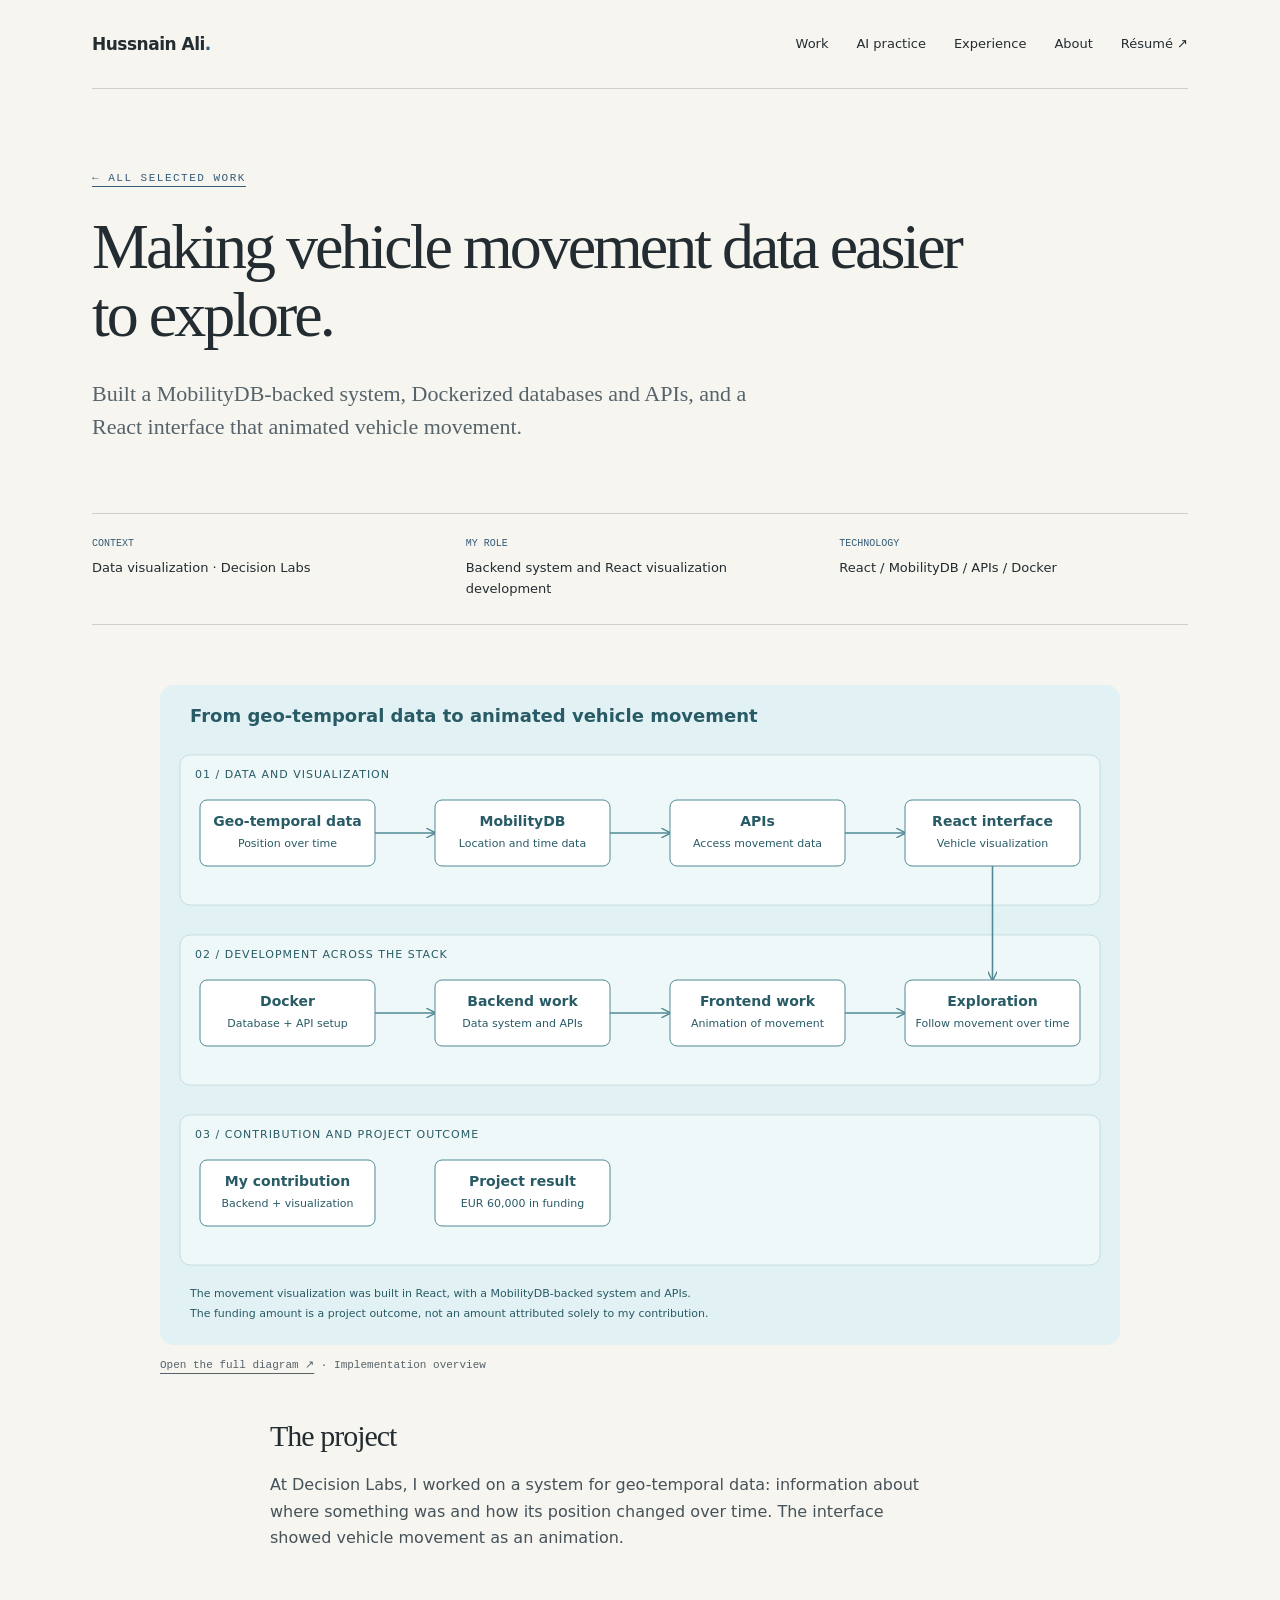
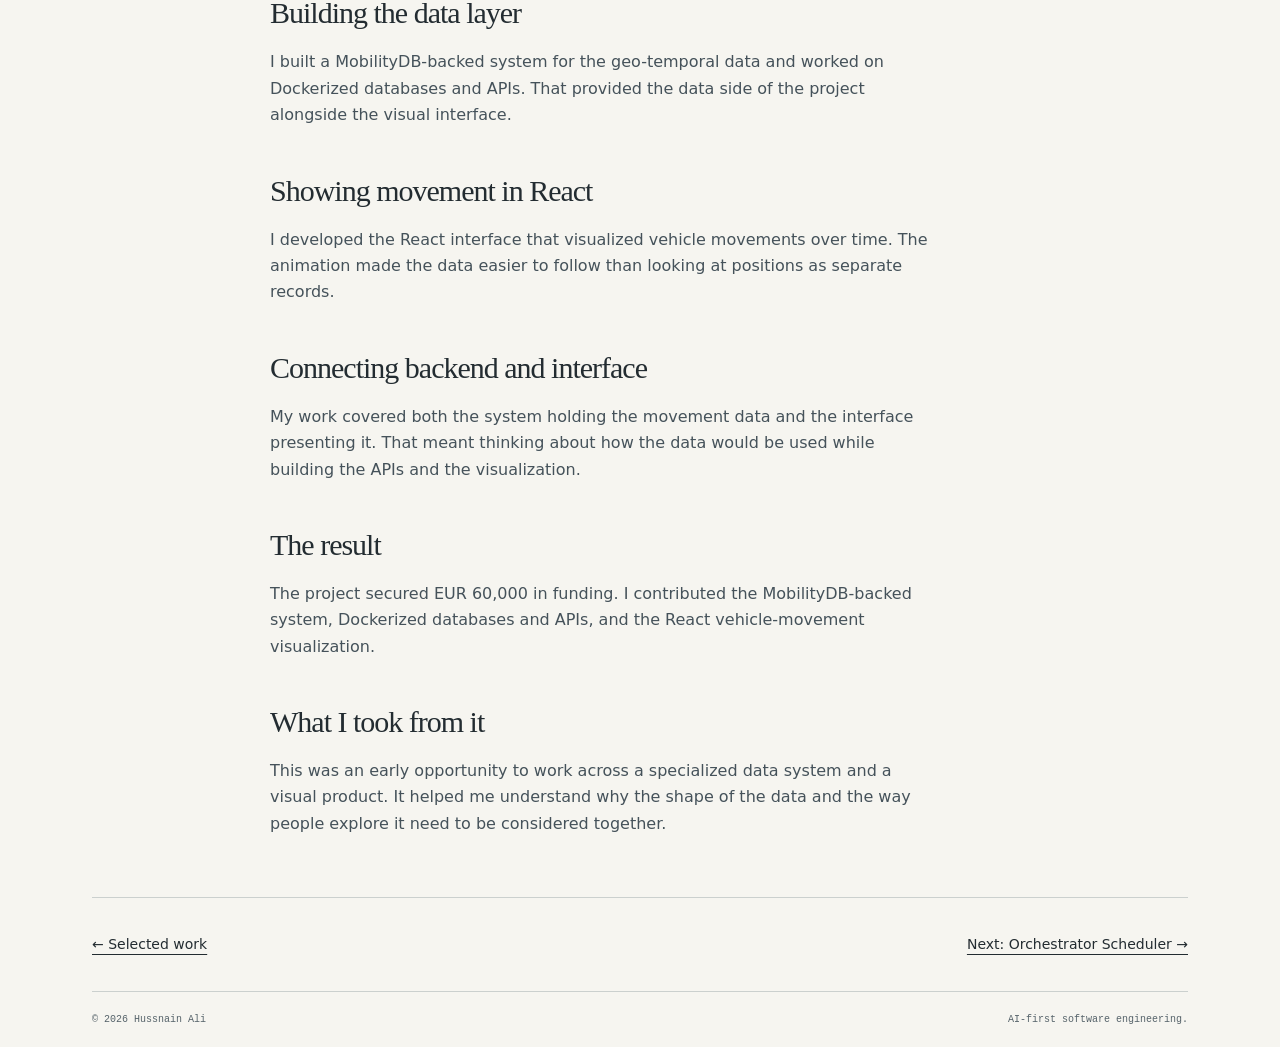
==== work/decision-labs-geospatial/index.html @ 5639d56d "feat: use clean URLs for portfolio case studies" ====
<!doctype html><html lang="en"><head><meta charset="utf-8"><meta name="viewport" content="width=device-width,initial-scale=1"><meta name="description" content="Built a MobilityDB-backed system, Dockerized databases and APIs, and a React interface that animated vehicle movement."><meta name="theme-color" content="#f6f5f0"><title>Vehicle Movement Visualization | Hussnain Ali</title><link rel="stylesheet" href="/style.css"><link rel="icon" href="/favicon.svg" type="image/svg+xml"><script src="/motion.js" defer></script></head><body><a class="skip" href="#main">Skip to content</a><div class="wrap"><header><a class="brand" href="/">Hussnain Ali<span>.</span></a><nav aria-label="Main navigation"><a href="/#work">Work</a><a href="/#ai-workflow">AI practice</a><a href="/#experience">Experience</a><a href="/#about">About</a><a href="/Hussnain-Ali-Resume.pdf" download>Résumé ↗</a></nav></header><main id="main"><div class="casehero" style="view-transition-name: case-decision-labs-geospatial"><a class="kicker" href="/#work">← All selected work</a><h1>Making vehicle movement data easier to explore.</h1><p class="lede">Built a MobilityDB-backed system, Dockerized databases and APIs, and a React interface that animated vehicle movement.</p></div><div class="facts"><div><b>Context</b>Data visualization · Decision Labs</div><div><b>My role</b>Backend system and React visualization development</div><div><b>Technology</b>React / MobilityDB / APIs / Docker</div></div><article class="article"><figure class="case-diagram"><img src="/diagrams/decision-labs-geospatial-detail.svg" alt="Vehicle Movement Visualization: conceptual overview of the workflow described below" width="960" height="660"><figcaption><a href="/diagrams/decision-labs-geospatial-detail.svg" target="_blank" rel="noopener">Open the full diagram ↗</a> · Implementation overview</figcaption></figure><section><h2>The project</h2><p>At Decision Labs, I worked on a system for geo-temporal data: information about where something was and how its position changed over time. The interface showed vehicle movement as an animation.</p></section><section><h2>Building the data layer</h2><p>I built a MobilityDB-backed system for the geo-temporal data and worked on Dockerized databases and APIs. That provided the data side of the project alongside the visual interface.</p></section><section><h2>Showing movement in React</h2><p>I developed the React interface that visualized vehicle movements over time. The animation made the data easier to follow than looking at positions as separate records.</p></section><section><h2>Connecting backend and interface</h2><p>My work covered both the system holding the movement data and the interface presenting it. That meant thinking about how the data would be used while building the APIs and the visualization.</p></section><section><h2>The result</h2><p>The project secured EUR 60,000 in funding. I contributed the MobilityDB-backed system, Dockerized databases and APIs, and the React vehicle-movement visualization.</p></section><section><h2>What I took from it</h2><p>This was an early opportunity to work across a specialized data system and a visual product. It helped me understand why the shape of the data and the way people explore it need to be considered together.</p></section></article><div class="next"><a href="/#work">← Selected work</a><a href="/work/orchestrator-scheduler/#main">Next: Orchestrator Scheduler →</a></div></main><footer><span>© 2026 Hussnain Ali</span><span>AI-first software engineering.</span></footer></div></body></html>
---- style.css ----
:root{--paper:#f6f5f0;--ink:#232c31;--muted:#56636a;--blue:#345b78;--line:#cbd0ce}*{box-sizing:border-box}html{scroll-behavior:smooth;scroll-padding-top:30px}body{margin:0;background:var(--paper);color:var(--ink);font:17px/1.65 system-ui,-apple-system,BlinkMacSystemFont,"Segoe UI",sans-serif}a{color:inherit;text-underline-offset:5px}a:hover{color:var(--blue)}a:focus-visible{outline:3px solid var(--blue);outline-offset:6px}svg{max-width:100%}.wrap{max-width:1200px;margin:auto;padding:0 52px}.skip{position:absolute;left:20px;top:-80px;background:white;padding:12px;z-index:3}.skip:focus{top:10px}header{display:flex;align-items:center;justify-content:space-between;padding:30px 0;border-bottom:1px solid var(--line)}.brand{text-decoration:none;font-weight:650;letter-spacing:-.5px}.brand span{color:var(--blue)}nav{display:flex;gap:28px;font-size:13px}nav a{text-decoration:none}.eyebrow,.kicker{font:11px/1.5 ui-monospace,SFMono-Regular,monospace;letter-spacing:1.5px;text-transform:uppercase;color:var(--blue)}.hero{padding:86px 0 72px;display:grid;grid-template-columns:1.5fr 1fr;gap:70px;align-items:center}h1,h2,h3,p{margin-top:0}h1{font-family:Georgia,serif;font-size:clamp(48px,5.8vw,78px);font-weight:400;line-height:1.06;letter-spacing:-3px;margin:24px 0 28px}h1 em{color:var(--blue);font-weight:400}p{max-width:670px}.intro{color:var(--muted);font-size:17px}.actions{display:flex;gap:26px;align-items:center;margin-top:34px;font-size:13px}.button{background:var(--blue);color:white;padding:13px 21px;text-decoration:none}.button:hover{background:#24435b;color:white}.system{padding:24px 0 20px}.system .caption{font:10px ui-monospace,monospace;color:var(--muted);text-transform:uppercase;letter-spacing:1px;margin-bottom:24px}.system svg{display:block;width:100%;height:auto}.system .footnote{font:11px/1.6 ui-monospace,monospace;color:var(--muted);margin-top:20px}.strip{display:flex;gap:30px;padding:19px 0;border-top:1px solid var(--line);border-bottom:1px solid var(--line);font:11px ui-monospace,monospace;color:var(--muted);flex-wrap:wrap}.strip b{color:var(--ink);font-weight:500}.section{padding:76px 0;border-bottom:1px solid var(--line)}.sectionhead{display:flex;justify-content:space-between;gap:30px;align-items:end;margin-bottom:38px}.sectionhead h2,h2{font:400 38px/1.2 Georgia,serif;letter-spacing:-1px;margin-bottom:0}.sectionhead p{font-size:13px;color:var(--muted);max-width:290px;margin-bottom:0}.workrow{display:grid;grid-template-columns:55px 1fr 38%;gap:22px;padding:32px 0;border-top:1px solid var(--line);text-decoration:none}.workrow .number{font:12px ui-monospace,monospace;color:var(--muted);padding-top:6px}.workrow h3{font:400 28px/1.2 Georgia,serif;letter-spacing:-.5px;margin:12px 0}.workrow p{font-size:14px;color:var(--muted);margin-bottom:20px}.tags{font:10px ui-monospace,monospace;text-transform:uppercase;letter-spacing:.6px}.mini{background:#e8eeed;min-height:175px;display:flex;align-items:center;justify-content:center;flex-direction:column;gap:12px;padding:24px}.mini span{border:1px solid #97acb5;padding:8px 14px;font:11px ui-monospace,monospace;background:#f6f8f5}.mini .connector{border:0;padding:0;color:var(--blue);background:none}.mini .flow{display:flex;align-items:center;gap:9px}.mini small{font:10px ui-monospace,monospace;color:var(--blue)}.split{display:grid;grid-template-columns:1fr 2fr;gap:60px}.job{display:grid;grid-template-columns:125px 1fr;gap:15px;border-top:1px solid var(--line);padding:22px 0}.job time{font:11px/1.6 ui-monospace,monospace;color:var(--muted)}.job h3{font-size:17px;margin-bottom:4px}.job p{font-size:13px;color:var(--muted);margin:5px 0}.strengths{display:grid;grid-template-columns:repeat(2,1fr);gap:35px;margin-top:32px}.strengths h3{font-size:16px}.strengths p{font-size:14px;color:var(--muted)}.strengths a{font-size:12px;color:var(--blue)}.contact{padding:72px 0;display:grid;grid-template-columns:1fr 1fr;gap:60px}.contact h2{font-size:46px}.contact p{font-size:15px;color:var(--muted)}.contactlinks{display:flex;flex-direction:column;gap:12px;font-size:14px}.contactlinks small{font-size:12px;color:var(--muted)}footer{padding:22px 0;border-top:1px solid var(--line);display:flex;justify-content:space-between;font:10px ui-monospace,monospace;color:var(--muted)}.casehero{padding:72px 0 48px;max-width:900px}.casehero h1{font-size:64px}.lede{font:22px/1.5 Georgia,serif;color:var(--muted)}.facts{display:grid;grid-template-columns:repeat(3,1fr);border-block:1px solid var(--line);padding:24px 0;gap:25px;font-size:13px}.facts b{display:block;font:10px ui-monospace,monospace;text-transform:uppercase;color:var(--blue);margin-bottom:8px}.article{max-width:740px;margin:60px auto}.article h2{font-size:30px;margin:44px 0 18px}.article p,.article li{font-size:16px;color:#45525a}.article li{margin-bottom:12px}.callout{border-left:3px solid var(--blue);background:#e9eeec;padding:24px 28px;margin:32px 0;font:22px/1.5 Georgia,serif}.process{display:flex;gap:8px;align-items:center;justify-content:space-between;background:#e8eeed;padding:28px;margin:35px 0;flex-wrap:wrap}.process span{font:12px ui-monospace,monospace;padding:10px;border:1px solid #9aadb3}.process i{font-style:normal;color:var(--blue)}.next{padding:35px 0;border-top:1px solid var(--line);font-size:14px;display:flex;justify-content:space-between}@media(max-width:760px){.wrap{padding:0 24px}header{padding:23px 0;align-items:flex-start}nav{gap:15px;flex-wrap:wrap;justify-content:flex-end;max-width:230px;font-size:12px}.hero{grid-template-columns:1fr;padding:54px 0 40px;gap:30px}h1{font-size:52px;letter-spacing:-2px}.system{max-width:390px}.section{padding:48px 0}.sectionhead{display:block}.sectionhead p{margin-top:18px}.workrow{grid-template-columns:30px 1fr}.mini{grid-column:2;min-height:150px}.split,.contact{grid-template-columns:1fr;gap:28px}.strengths{grid-template-columns:1fr;gap:24px}.job{grid-template-columns:100px 1fr}.casehero h1{font-size:44px}.facts{grid-template-columns:1fr}.article{margin:35px auto}.strip{gap:16px}.actions{gap:20px}.contact h2{font-size:38px}footer{gap:15px}.process{justify-content:center}.next{gap:20px}}@media(prefers-reduced-motion:reduce){html{scroll-behavior:auto}}
.button,.workrow,.mini,.mini span,.contactlinks a{transition:transform .3s ease,background-color .3s ease,color .3s ease,box-shadow .3s ease}
.button:hover{transform:translateY(-3px);box-shadow:0 7px 18px #345b7820}
.workrow:hover .mini{transform:translateY(-4px);background:#e0e9e8}
.workrow:hover .mini span{transform:translateY(-2px)}
nav a{position:relative}nav a::after{content:"";position:absolute;left:0;right:0;bottom:-6px;height:1px;background:var(--blue);transform:scaleX(0);transform-origin:left;transition:transform .25s ease}nav a:hover::after,nav a:focus-visible::after{transform:scaleX(1)}
@media(prefers-reduced-motion:no-preference){
.hero h1{animation:hero-enter .8s cubic-bezier(.2,.7,.2,1) both}
.hero .eyebrow{animation:hero-enter .65s ease both}
.hero .intro{animation:hero-enter .8s .12s ease both}
.hero .actions{animation:hero-enter .8s .22s ease both}
.system{animation:hero-enter 1s .18s ease both}
.system svg>g:first-of-type path{stroke-dasharray:8 7;animation:signal-flow 4s linear 2}
.reveal-pending{opacity:0;transform:translateY(22px)}
.reveal-ready{transition:opacity .7s ease,transform .7s cubic-bezier(.2,.7,.2,1);transition-delay:var(--reveal-delay,0ms)}
.reveal-ready.is-visible{opacity:1;transform:none}
@keyframes hero-enter{from{opacity:0;transform:translateY(18px)}to{opacity:1;transform:none}}
@keyframes signal-flow{to{stroke-dashoffset:-60}}
}
@media(prefers-reduced-motion:reduce){*,*::before,*::after{animation:none!important;transition:none!important;scroll-behavior:auto!important;transform:none!important;opacity:1!important}}

.project-visual{display:flex;align-items:center;overflow:hidden;border-radius:8px;background:#e8eeed}.project-visual img{display:block;width:100%;height:auto;transition:transform .45s ease}.workrow:hover .project-visual img{transform:scale(1.025)}.case-diagram{margin:0 0 40px}.case-diagram img{display:block;width:100%;height:auto}.case-diagram figcaption{font:11px/1.6 ui-monospace,monospace;color:var(--muted);margin-top:12px}@media(max-width:760px){.project-visual{grid-column:2}}@media(prefers-reduced-motion:reduce){.project-visual img{transition:none;transform:none!important}}

.skill-path{list-style:none;display:grid;grid-template-columns:repeat(4,1fr);gap:24px;padding:0;margin:40px 0}.skill-path li{border-top:2px solid #71889b;padding-top:18px}.skill-path b{font:12px ui-monospace,monospace;color:var(--blue)}.skill-path h3{font-size:16px;margin:14px 0 10px}.skill-path p,.workflow-details p{font-size:14px;color:var(--muted)}.workflow-details{display:grid;grid-template-columns:1fr 1fr;gap:40px;background:#e9edf2;padding:32px;margin-top:35px;border-radius:8px}.workflow-details h3{font:28px/1.25 Georgia,serif;margin:12px 0 18px}.workflow-note{border-top:1px solid #c4cdd5;padding-top:15px}.project-visual{background:transparent}@media(max-width:760px){.skill-path{grid-template-columns:1fr 1fr}.workflow-details{grid-template-columns:1fr;padding:24px;gap:24px}nav{max-width:230px;gap:12px}}@media(max-width:420px){.skill-path{grid-template-columns:1fr}}

/* Native page transitions keep link and history behavior intact. */
@media(prefers-reduced-motion:no-preference){
 @view-transition{navigation:auto}
 ::view-transition-group(*){animation-duration:480ms;animation-timing-function:cubic-bezier(.22,.7,.2,1)}
 ::view-transition-old(root){animation-duration:180ms}
 ::view-transition-new(root){animation-duration:300ms}
 .casehero{background:var(--paper)}
}
nav a{display:inline-flex;align-items:center;min-height:24px}
@media(max-width:420px){header{gap:14px}.brand{flex-shrink:0}nav{gap:8px 12px;max-width:195px}}

.case-cta{display:block;margin-top:16px;font-size:13px;font-weight:600;color:var(--blue)}.workrow:hover .case-cta{text-decoration:underline;text-underline-offset:4px}.article{max-width:960px}.article>section{max-width:740px;margin-inline:auto}
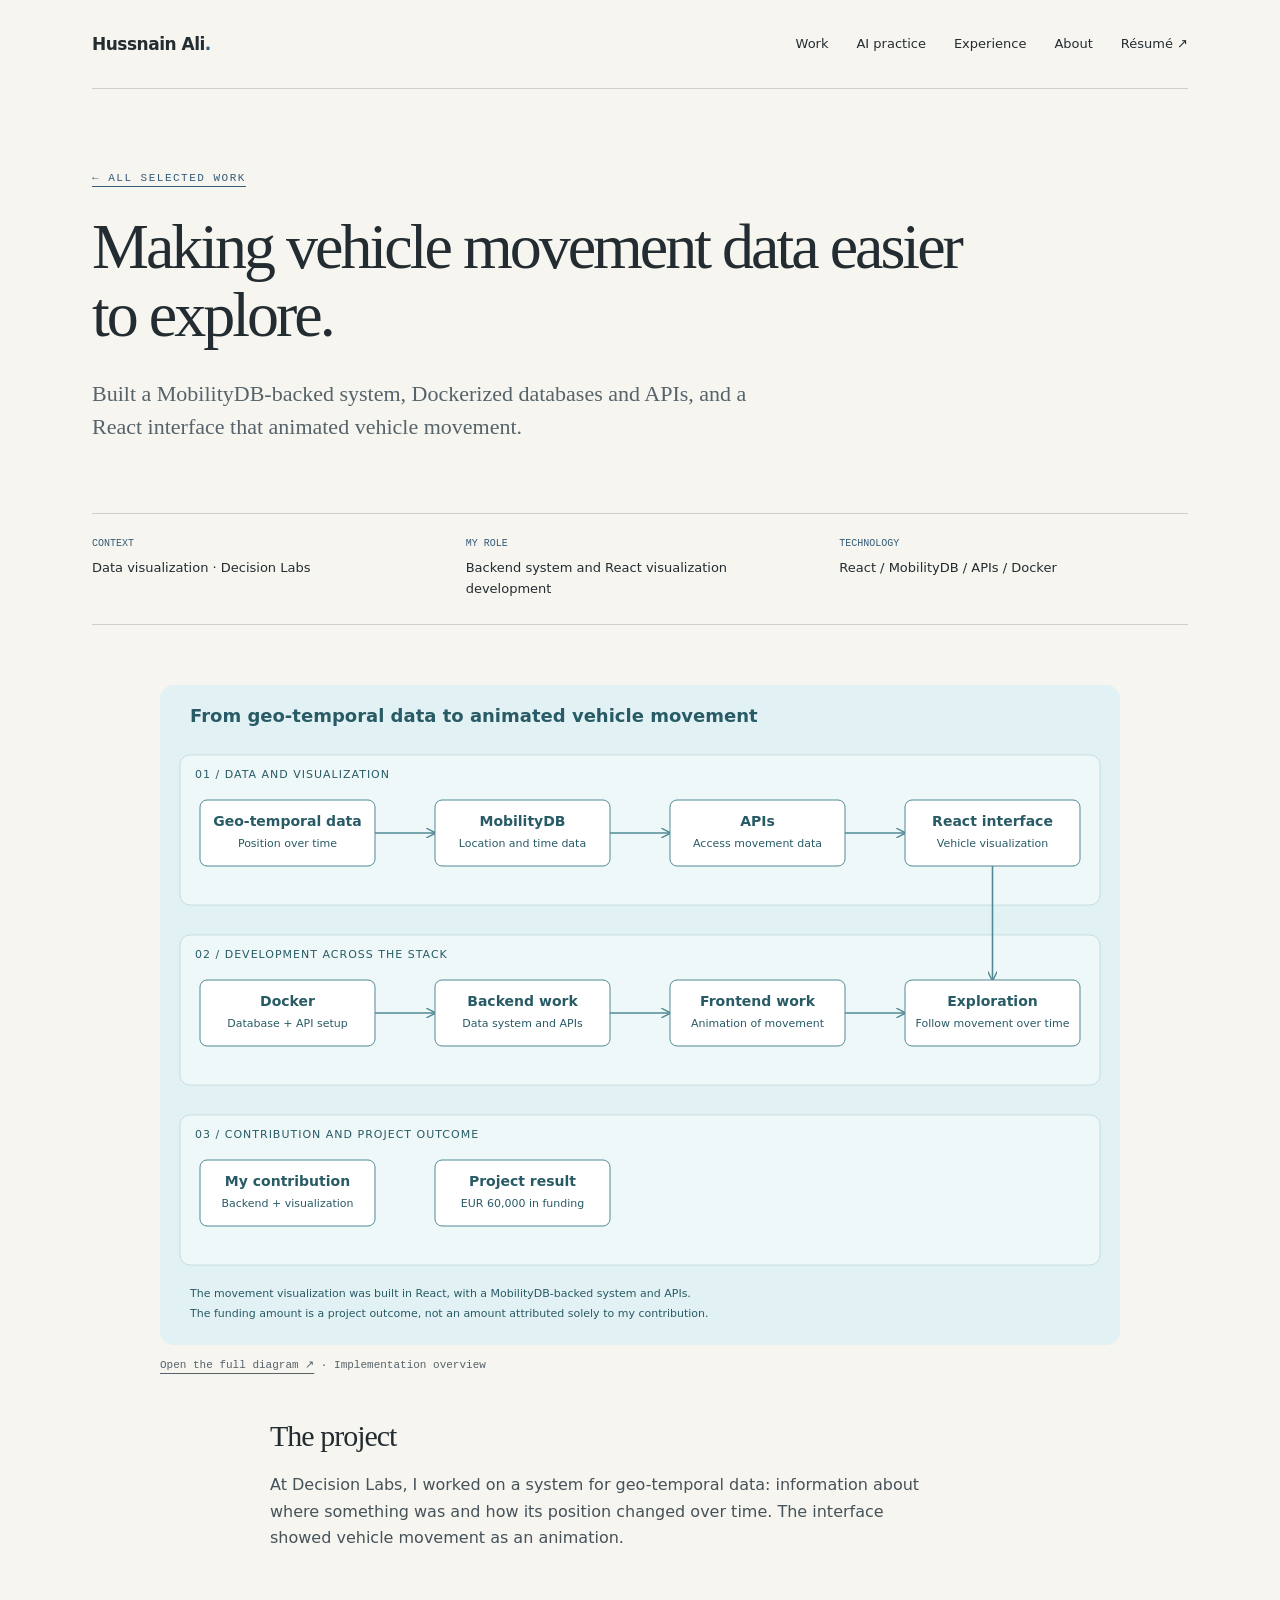
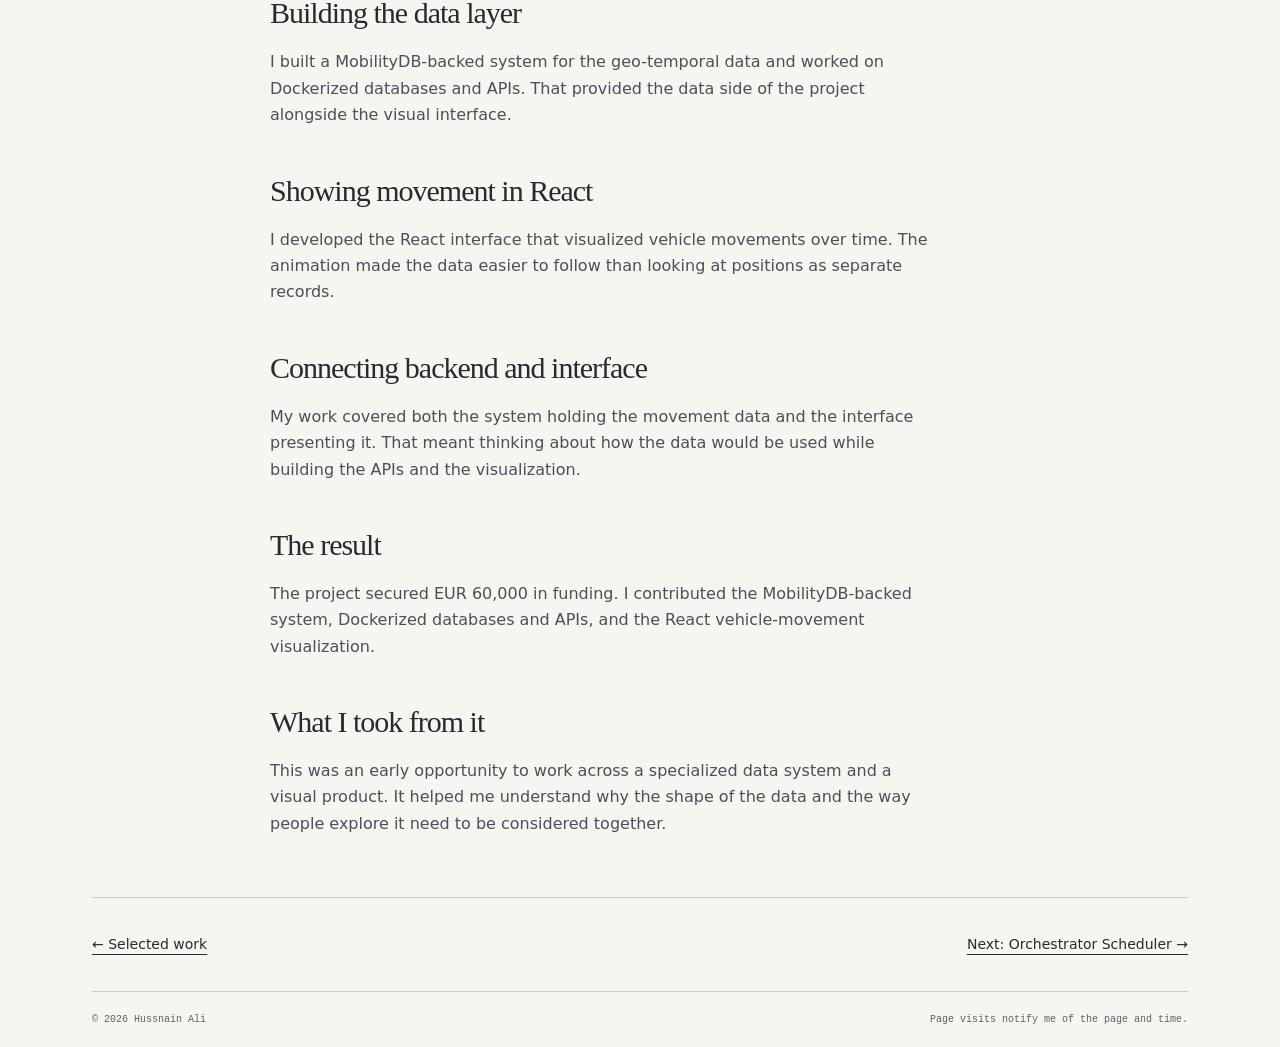
==== commit 7ad1629d: "feat: send email notifications for portfolio visits" ====
--- a/work/decision-labs-geospatial/index.html
+++ b/work/decision-labs-geospatial/index.html
@@ -1 +1 @@
-<!doctype html><html lang="en"><head><meta charset="utf-8"><meta name="viewport" content="width=device-width,initial-scale=1"><meta name="description" content="Built a MobilityDB-backed system, Dockerized databases and APIs, and a React interface that animated vehicle movement."><meta name="theme-color" content="#f6f5f0"><title>Vehicle Movement Visualization | Hussnain Ali</title><link rel="stylesheet" href="/style.css"><link rel="icon" href="/favicon.svg" type="image/svg+xml"><script src="/motion.js" defer></script></head><body><a class="skip" href="#main">Skip to content</a><div class="wrap"><header><a class="brand" href="/">Hussnain Ali<span>.</span></a><nav aria-label="Main navigation"><a href="/#work">Work</a><a href="/#ai-workflow">AI practice</a><a href="/#experience">Experience</a><a href="/#about">About</a><a href="/Hussnain-Ali-Resume.pdf" download>Résumé ↗</a></nav></header><main id="main"><div class="casehero" style="view-transition-name: case-decision-labs-geospatial"><a class="kicker" href="/#work">← All selected work</a><h1>Making vehicle movement data easier to explore.</h1><p class="lede">Built a MobilityDB-backed system, Dockerized databases and APIs, and a React interface that animated vehicle movement.</p></div><div class="facts"><div><b>Context</b>Data visualization · Decision Labs</div><div><b>My role</b>Backend system and React visualization development</div><div><b>Technology</b>React / MobilityDB / APIs / Docker</div></div><article class="article"><figure class="case-diagram"><img src="/diagrams/decision-labs-geospatial-detail.svg" alt="Vehicle Movement Visualization: conceptual overview of the workflow described below" width="960" height="660"><figcaption><a href="/diagrams/decision-labs-geospatial-detail.svg" target="_blank" rel="noopener">Open the full diagram ↗</a> · Implementation overview</figcaption></figure><section><h2>The project</h2><p>At Decision Labs, I worked on a system for geo-temporal data: information about where something was and how its position changed over time. The interface showed vehicle movement as an animation.</p></section><section><h2>Building the data layer</h2><p>I built a MobilityDB-backed system for the geo-temporal data and worked on Dockerized databases and APIs. That provided the data side of the project alongside the visual interface.</p></section><section><h2>Showing movement in React</h2><p>I developed the React interface that visualized vehicle movements over time. The animation made the data easier to follow than looking at positions as separate records.</p></section><section><h2>Connecting backend and interface</h2><p>My work covered both the system holding the movement data and the interface presenting it. That meant thinking about how the data would be used while building the APIs and the visualization.</p></section><section><h2>The result</h2><p>The project secured EUR 60,000 in funding. I contributed the MobilityDB-backed system, Dockerized databases and APIs, and the React vehicle-movement visualization.</p></section><section><h2>What I took from it</h2><p>This was an early opportunity to work across a specialized data system and a visual product. It helped me understand why the shape of the data and the way people explore it need to be considered together.</p></section></article><div class="next"><a href="/#work">← Selected work</a><a href="/work/orchestrator-scheduler/#main">Next: Orchestrator Scheduler →</a></div></main><footer><span>© 2026 Hussnain Ali</span><span>AI-first software engineering.</span></footer></div></body></html>+<!doctype html><html lang="en"><head><meta charset="utf-8"><meta name="viewport" content="width=device-width,initial-scale=1"><meta name="description" content="Built a MobilityDB-backed system, Dockerized databases and APIs, and a React interface that animated vehicle movement."><meta name="theme-color" content="#f6f5f0"><title>Vehicle Movement Visualization | Hussnain Ali</title><link rel="stylesheet" href="/style.css"><link rel="icon" href="/favicon.svg" type="image/svg+xml"><script src="/motion.js" defer></script><script src="/visit-alerts.js" defer></script></head><body><a class="skip" href="#main">Skip to content</a><div class="wrap"><header><a class="brand" href="/">Hussnain Ali<span>.</span></a><nav aria-label="Main navigation"><a href="/#work">Work</a><a href="/#ai-workflow">AI practice</a><a href="/#experience">Experience</a><a href="/#about">About</a><a href="/Hussnain-Ali-Resume.pdf" download>Résumé ↗</a></nav></header><main id="main"><div class="casehero" style="view-transition-name: case-decision-labs-geospatial"><a class="kicker" href="/#work">← All selected work</a><h1>Making vehicle movement data easier to explore.</h1><p class="lede">Built a MobilityDB-backed system, Dockerized databases and APIs, and a React interface that animated vehicle movement.</p></div><div class="facts"><div><b>Context</b>Data visualization · Decision Labs</div><div><b>My role</b>Backend system and React visualization development</div><div><b>Technology</b>React / MobilityDB / APIs / Docker</div></div><article class="article"><figure class="case-diagram"><img src="/diagrams/decision-labs-geospatial-detail.svg" alt="Vehicle Movement Visualization: conceptual overview of the workflow described below" width="960" height="660"><figcaption><a href="/diagrams/decision-labs-geospatial-detail.svg" target="_blank" rel="noopener">Open the full diagram ↗</a> · Implementation overview</figcaption></figure><section><h2>The project</h2><p>At Decision Labs, I worked on a system for geo-temporal data: information about where something was and how its position changed over time. The interface showed vehicle movement as an animation.</p></section><section><h2>Building the data layer</h2><p>I built a MobilityDB-backed system for the geo-temporal data and worked on Dockerized databases and APIs. That provided the data side of the project alongside the visual interface.</p></section><section><h2>Showing movement in React</h2><p>I developed the React interface that visualized vehicle movements over time. The animation made the data easier to follow than looking at positions as separate records.</p></section><section><h2>Connecting backend and interface</h2><p>My work covered both the system holding the movement data and the interface presenting it. That meant thinking about how the data would be used while building the APIs and the visualization.</p></section><section><h2>The result</h2><p>The project secured EUR 60,000 in funding. I contributed the MobilityDB-backed system, Dockerized databases and APIs, and the React vehicle-movement visualization.</p></section><section><h2>What I took from it</h2><p>This was an early opportunity to work across a specialized data system and a visual product. It helped me understand why the shape of the data and the way people explore it need to be considered together.</p></section></article><div class="next"><a href="/#work">← Selected work</a><a href="/work/orchestrator-scheduler/#main">Next: Orchestrator Scheduler →</a></div></main><footer><span>© 2026 Hussnain Ali</span><span>Page visits notify me of the page and time.</span></footer></div></body></html>
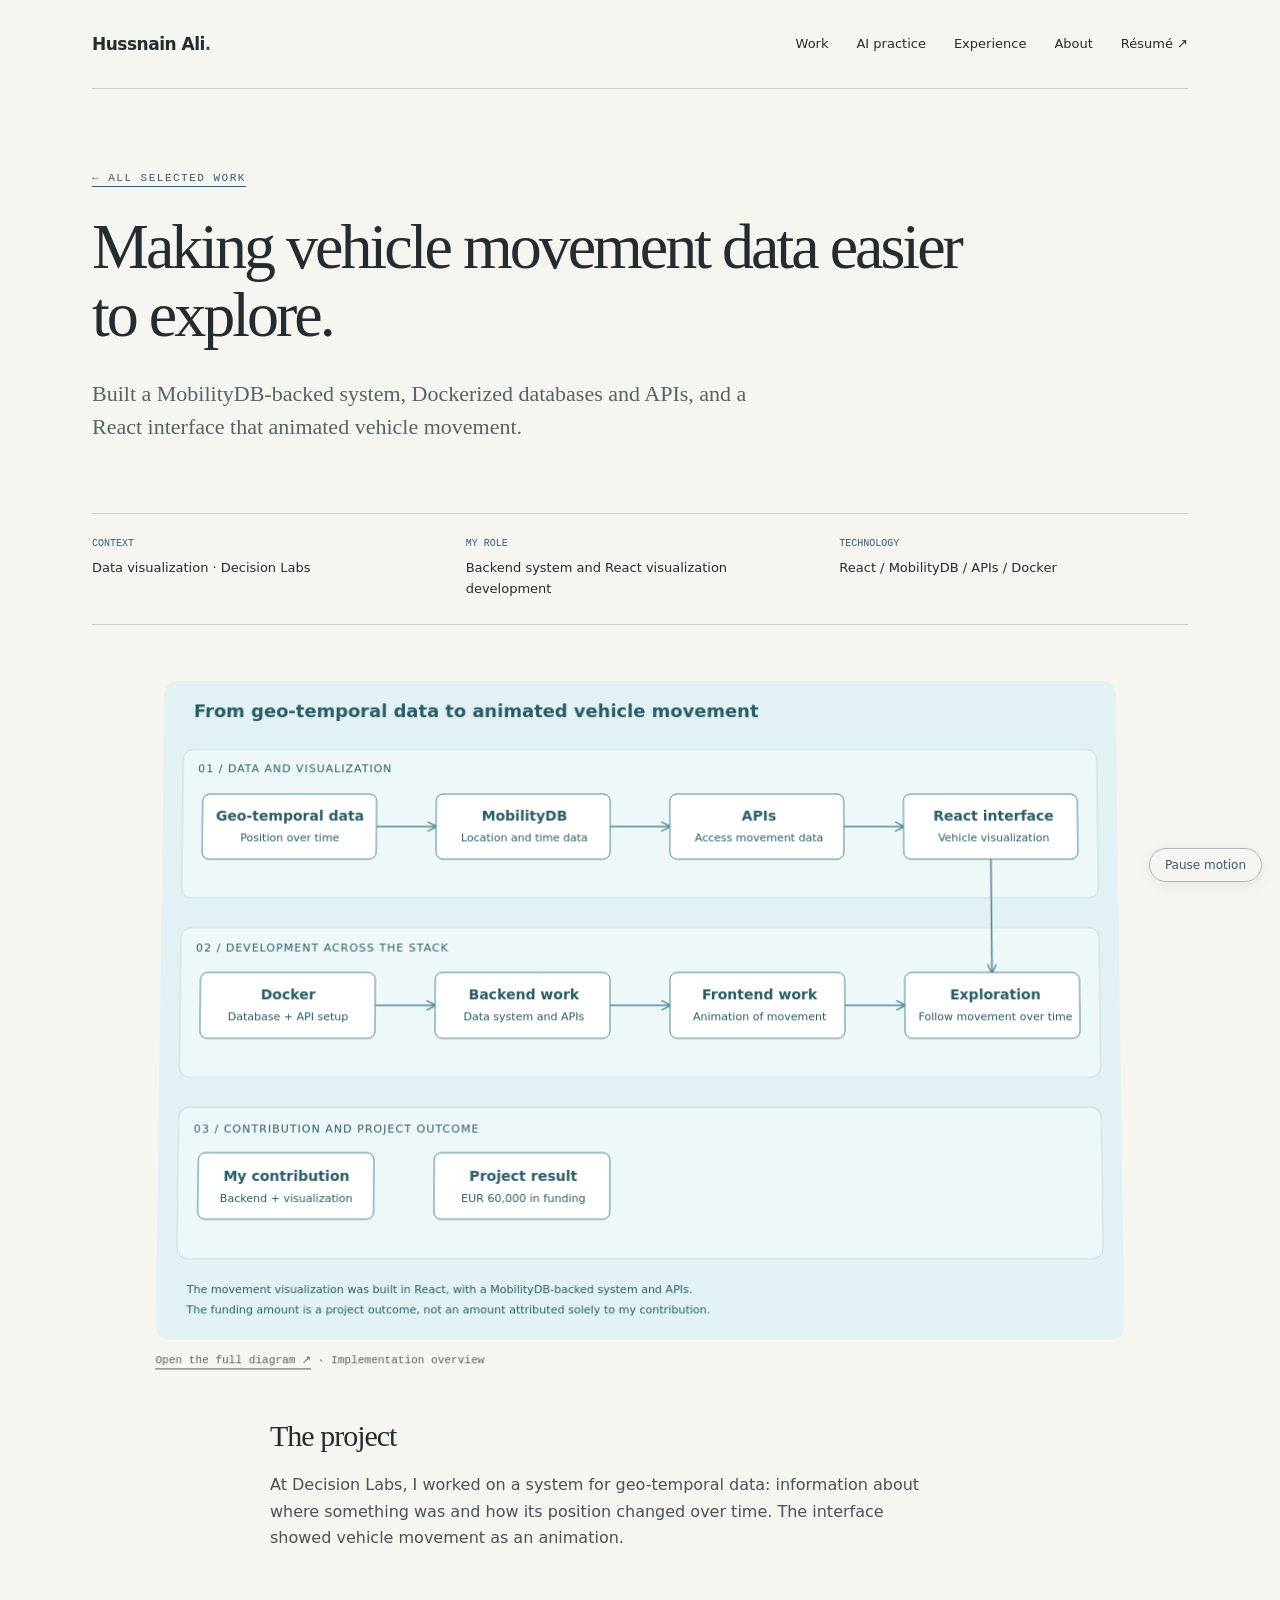
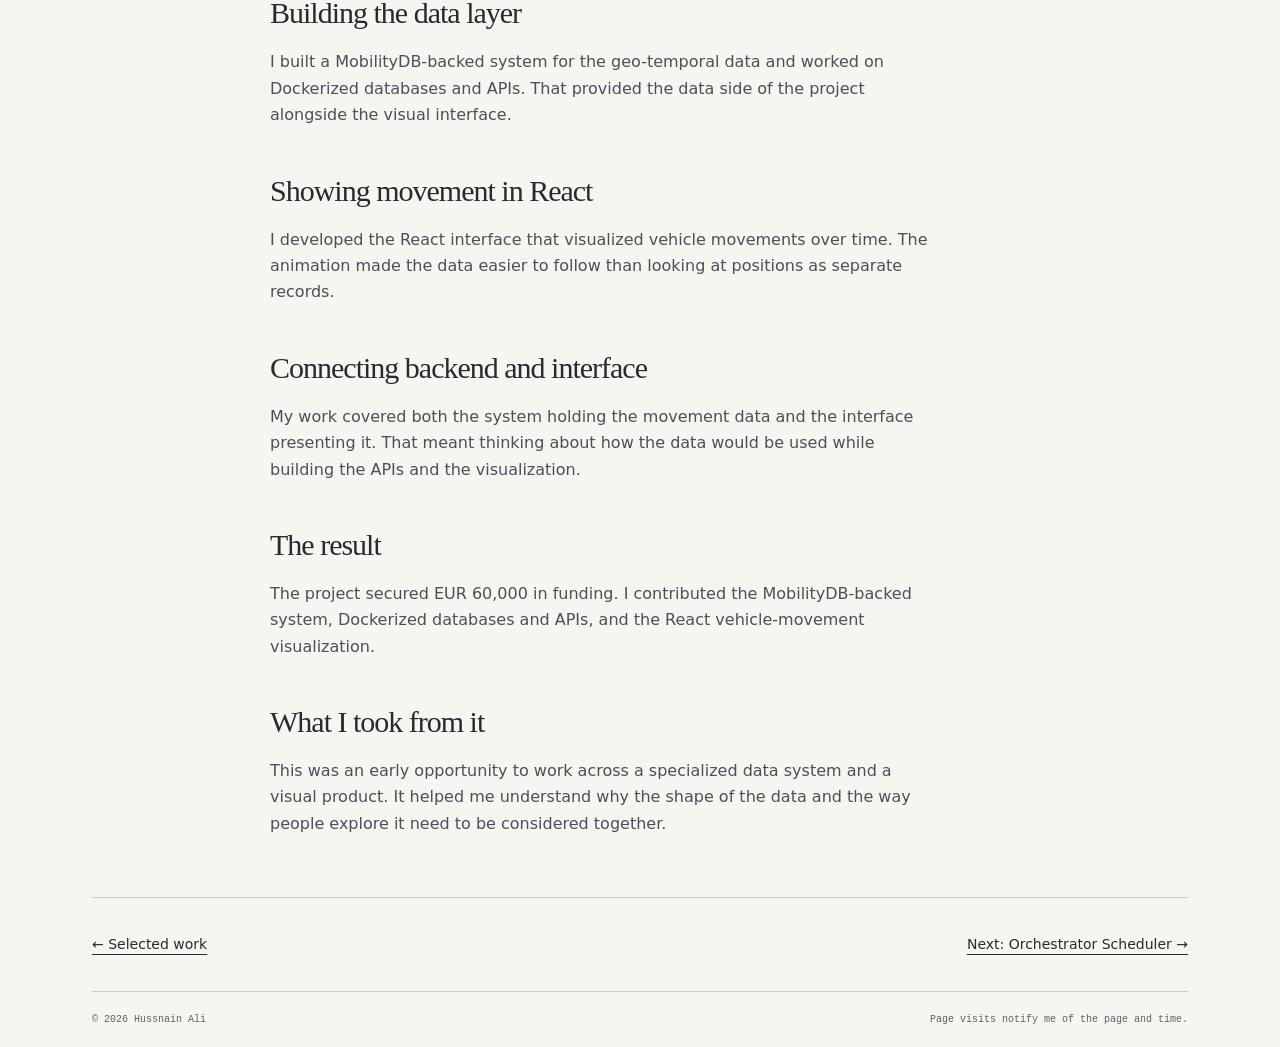
==== commit 922de371: "feat: add 3D scroll effects and animated diagrams" ====
--- a/work/decision-labs-geospatial/index.html
+++ b/work/decision-labs-geospatial/index.html
@@ -1 +1 @@
-<!doctype html><html lang="en"><head><meta charset="utf-8"><meta name="viewport" content="width=device-width,initial-scale=1"><meta name="description" content="Built a MobilityDB-backed system, Dockerized databases and APIs, and a React interface that animated vehicle movement."><meta name="theme-color" content="#f6f5f0"><title>Vehicle Movement Visualization | Hussnain Ali</title><link rel="stylesheet" href="/style.css"><link rel="icon" href="/favicon.svg" type="image/svg+xml"><script src="/motion.js" defer></script><script src="/visit-alerts.js" defer></script></head><body><a class="skip" href="#main">Skip to content</a><div class="wrap"><header><a class="brand" href="/">Hussnain Ali<span>.</span></a><nav aria-label="Main navigation"><a href="/#work">Work</a><a href="/#ai-workflow">AI practice</a><a href="/#experience">Experience</a><a href="/#about">About</a><a href="/Hussnain-Ali-Resume.pdf" download>Résumé ↗</a></nav></header><main id="main"><div class="casehero" style="view-transition-name: case-decision-labs-geospatial"><a class="kicker" href="/#work">← All selected work</a><h1>Making vehicle movement data easier to explore.</h1><p class="lede">Built a MobilityDB-backed system, Dockerized databases and APIs, and a React interface that animated vehicle movement.</p></div><div class="facts"><div><b>Context</b>Data visualization · Decision Labs</div><div><b>My role</b>Backend system and React visualization development</div><div><b>Technology</b>React / MobilityDB / APIs / Docker</div></div><article class="article"><figure class="case-diagram"><img src="/diagrams/decision-labs-geospatial-detail.svg" alt="Vehicle Movement Visualization: conceptual overview of the workflow described below" width="960" height="660"><figcaption><a href="/diagrams/decision-labs-geospatial-detail.svg" target="_blank" rel="noopener">Open the full diagram ↗</a> · Implementation overview</figcaption></figure><section><h2>The project</h2><p>At Decision Labs, I worked on a system for geo-temporal data: information about where something was and how its position changed over time. The interface showed vehicle movement as an animation.</p></section><section><h2>Building the data layer</h2><p>I built a MobilityDB-backed system for the geo-temporal data and worked on Dockerized databases and APIs. That provided the data side of the project alongside the visual interface.</p></section><section><h2>Showing movement in React</h2><p>I developed the React interface that visualized vehicle movements over time. The animation made the data easier to follow than looking at positions as separate records.</p></section><section><h2>Connecting backend and interface</h2><p>My work covered both the system holding the movement data and the interface presenting it. That meant thinking about how the data would be used while building the APIs and the visualization.</p></section><section><h2>The result</h2><p>The project secured EUR 60,000 in funding. I contributed the MobilityDB-backed system, Dockerized databases and APIs, and the React vehicle-movement visualization.</p></section><section><h2>What I took from it</h2><p>This was an early opportunity to work across a specialized data system and a visual product. It helped me understand why the shape of the data and the way people explore it need to be considered together.</p></section></article><div class="next"><a href="/#work">← Selected work</a><a href="/work/orchestrator-scheduler/#main">Next: Orchestrator Scheduler →</a></div></main><footer><span>© 2026 Hussnain Ali</span><span>Page visits notify me of the page and time.</span></footer></div></body></html>+<!doctype html><html lang="en"><head><meta charset="utf-8"><meta name="viewport" content="width=device-width,initial-scale=1"><meta name="description" content="Built a MobilityDB-backed system, Dockerized databases and APIs, and a React interface that animated vehicle movement."><meta name="theme-color" content="#f6f5f0"><title>Vehicle Movement Visualization | Hussnain Ali</title><link rel="stylesheet" href="/style.css"><link rel="icon" href="/favicon.svg" type="image/svg+xml"><script src="/motion.js" defer></script><script src="/visit-alerts.js" defer></script></head><body><a class="skip" href="#main">Skip to content</a><div class="wrap"><header><a class="brand" href="/">Hussnain Ali<span>.</span></a><nav aria-label="Main navigation"><a href="/#work">Work</a><a href="/#ai-workflow">AI practice</a><a href="/#experience">Experience</a><a href="/#about">About</a><a href="/Hussnain-Ali-Resume.pdf" download>Résumé ↗</a></nav></header><main id="main"><div class="casehero" style="view-transition-name: case-decision-labs-geospatial"><a class="kicker" href="/#work">← All selected work</a><h1>Making vehicle movement data easier to explore.</h1><p class="lede">Built a MobilityDB-backed system, Dockerized databases and APIs, and a React interface that animated vehicle movement.</p></div><div class="facts"><div><b>Context</b>Data visualization · Decision Labs</div><div><b>My role</b>Backend system and React visualization development</div><div><b>Technology</b>React / MobilityDB / APIs / Docker</div></div><article class="article"><figure class="case-diagram"><svg xmlns="http://www.w3.org/2000/svg" viewBox="0 0 960 660" role="img" aria-labelledby="decision-labs-geospatial-detail-title decision-labs-geospatial-detail-desc" class="diagram-inline" focusable="false"><style data-motion="true">.diagram-signal{stroke-dasharray:9 91;stroke-dashoffset:100;opacity:0;animation:diagram-travel 1.8s linear 2;animation-play-state:paused}.diagram-node{animation:diagram-highlight 3.6s ease 1;animation-play-state:paused}.diagram-file .diagram-signal,.diagram-file .diagram-node,.is-playing .diagram-signal,.is-playing .diagram-node{animation-play-state:running}.motion-paused .diagram-signal{display:none}.motion-paused .diagram-node{animation:none!important}@keyframes diagram-travel{0%{stroke-dashoffset:100;opacity:0}8%,88%{opacity:.9}100%{stroke-dashoffset:-100;opacity:0}}@keyframes diagram-highlight{0%,100%{fill-opacity:1}25%,65%{fill-opacity:.45}}@media(prefers-reduced-motion:reduce){.diagram-signal{display:none}.diagram-node{animation:none!important}}</style><title id="decision-labs-geospatial-detail-title">From geo-temporal data to animated vehicle movement</title><desc id="decision-labs-geospatial-detail-desc">Geo-temporal data: Position over time. MobilityDB: Location and time data. APIs: Access movement data. React interface: Vehicle visualization. Docker: Database + API setup. Backend work: Data system and APIs. Frontend work: Animation of movement. Exploration: Follow movement over time. My contribution: Backend + visualization. Project result: EUR 60,000 in funding</desc><defs><marker id="decision-labs-geospatial-detail-arrow" viewBox="0 0 10 10" refX="9" refY="5" markerWidth="6" markerHeight="6" orient="auto"><path d="M0 0L10 5L0 10" fill="none" stroke="#518994" stroke-width="1.5" /></marker></defs><g font-family="system-ui,-apple-system,sans-serif"><rect width="960" height="660" rx="14" fill="#e2f2f4" /><text x="30" y="37" font-size="18" font-weight="600" fill="#285b65">From geo-temporal data to animated vehicle movement</text><rect x="20" y="70" width="920" height="150" rx="10" fill="#ffffff" fill-opacity=".42" stroke="#518994" stroke-opacity=".22" /><text x="35" y="93" font-size="11" letter-spacing="1" fill="#285b65">01 / DATA AND VISUALIZATION</text><rect x="20" y="250" width="920" height="150" rx="10" fill="#ffffff" fill-opacity=".42" stroke="#518994" stroke-opacity=".22" /><text x="35" y="273" font-size="11" letter-spacing="1" fill="#285b65">02 / DEVELOPMENT ACROSS THE STACK</text><rect x="20" y="430" width="920" height="150" rx="10" fill="#ffffff" fill-opacity=".42" stroke="#518994" stroke-opacity=".22" /><text x="35" y="453" font-size="11" letter-spacing="1" fill="#285b65">03 / CONTRIBUTION AND PROJECT OUTCOME</text><path d="M215 148.0H275" fill="none" stroke="#518994" stroke-width="1.6" marker-end="url(#decision-labs-geospatial-detail-arrow)" /><path d="M215 148.0H275" fill="none" stroke="#518994" stroke-width="2.5" class="diagram-signal" pathLength="100" aria-hidden="true" /><path d="M450 148.0H510" fill="none" stroke="#518994" stroke-width="1.6" marker-end="url(#decision-labs-geospatial-detail-arrow)" /><path d="M450 148.0H510" fill="none" stroke="#518994" stroke-width="2.5" class="diagram-signal" pathLength="100" aria-hidden="true" /><path d="M685 148.0H745" fill="none" stroke="#518994" stroke-width="1.6" marker-end="url(#decision-labs-geospatial-detail-arrow)" /><path d="M685 148.0H745" fill="none" stroke="#518994" stroke-width="2.5" class="diagram-signal" pathLength="100" aria-hidden="true" /><path d="M215 328.0H275" fill="none" stroke="#518994" stroke-width="1.6" marker-end="url(#decision-labs-geospatial-detail-arrow)" /><path d="M215 328.0H275" fill="none" stroke="#518994" stroke-width="2.5" class="diagram-signal" pathLength="100" aria-hidden="true" /><path d="M450 328.0H510" fill="none" stroke="#518994" stroke-width="1.6" marker-end="url(#decision-labs-geospatial-detail-arrow)" /><path d="M450 328.0H510" fill="none" stroke="#518994" stroke-width="2.5" class="diagram-signal" pathLength="100" aria-hidden="true" /><path d="M685 328.0H745" fill="none" stroke="#518994" stroke-width="1.6" marker-end="url(#decision-labs-geospatial-detail-arrow)" /><path d="M685 328.0H745" fill="none" stroke="#518994" stroke-width="2.5" class="diagram-signal" pathLength="100" aria-hidden="true" /><path d="M832.5 181V238.0H832.5V295" fill="none" stroke="#518994" stroke-width="1.6" marker-end="url(#decision-labs-geospatial-detail-arrow)" /><path d="M832.5 181V238.0H832.5V295" fill="none" stroke="#518994" stroke-width="2.5" class="diagram-signal" pathLength="100" aria-hidden="true" /><rect x="40" y="115" width="175" height="66" rx="7" fill="#fff" stroke="#518994" class="diagram-node" /><text x="127.5" y="141" text-anchor="middle" font-size="14" font-weight="600" fill="#285b65">Geo-temporal data</text><text x="127.5" y="162" text-anchor="middle" font-size="11" fill="#285b65">Position over time</text><rect x="275" y="115" width="175" height="66" rx="7" fill="#fff" stroke="#518994" class="diagram-node" /><text x="362.5" y="141" text-anchor="middle" font-size="14" font-weight="600" fill="#285b65">MobilityDB</text><text x="362.5" y="162" text-anchor="middle" font-size="11" fill="#285b65">Location and time data</text><rect x="510" y="115" width="175" height="66" rx="7" fill="#fff" stroke="#518994" class="diagram-node" /><text x="597.5" y="141" text-anchor="middle" font-size="14" font-weight="600" fill="#285b65">APIs</text><text x="597.5" y="162" text-anchor="middle" font-size="11" fill="#285b65">Access movement data</text><rect x="745" y="115" width="175" height="66" rx="7" fill="#fff" stroke="#518994" class="diagram-node" /><text x="832.5" y="141" text-anchor="middle" font-size="14" font-weight="600" fill="#285b65">React interface</text><text x="832.5" y="162" text-anchor="middle" font-size="11" fill="#285b65">Vehicle visualization</text><rect x="40" y="295" width="175" height="66" rx="7" fill="#fff" stroke="#518994" class="diagram-node" /><text x="127.5" y="321" text-anchor="middle" font-size="14" font-weight="600" fill="#285b65">Docker</text><text x="127.5" y="342" text-anchor="middle" font-size="11" fill="#285b65">Database + API setup</text><rect x="275" y="295" width="175" height="66" rx="7" fill="#fff" stroke="#518994" class="diagram-node" /><text x="362.5" y="321" text-anchor="middle" font-size="14" font-weight="600" fill="#285b65">Backend work</text><text x="362.5" y="342" text-anchor="middle" font-size="11" fill="#285b65">Data system and APIs</text><rect x="510" y="295" width="175" height="66" rx="7" fill="#fff" stroke="#518994" class="diagram-node" /><text x="597.5" y="321" text-anchor="middle" font-size="14" font-weight="600" fill="#285b65">Frontend work</text><text x="597.5" y="342" text-anchor="middle" font-size="11" fill="#285b65">Animation of movement</text><rect x="745" y="295" width="175" height="66" rx="7" fill="#fff" stroke="#518994" class="diagram-node" /><text x="832.5" y="321" text-anchor="middle" font-size="14" font-weight="600" fill="#285b65">Exploration</text><text x="832.5" y="342" text-anchor="middle" font-size="11" fill="#285b65">Follow movement over time</text><rect x="40" y="475" width="175" height="66" rx="7" fill="#fff" stroke="#518994" class="diagram-node" /><text x="127.5" y="501" text-anchor="middle" font-size="14" font-weight="600" fill="#285b65">My contribution</text><text x="127.5" y="522" text-anchor="middle" font-size="11" fill="#285b65">Backend + visualization</text><rect x="275" y="475" width="175" height="66" rx="7" fill="#fff" stroke="#518994" class="diagram-node" /><text x="362.5" y="501" text-anchor="middle" font-size="14" font-weight="600" fill="#285b65">Project result</text><text x="362.5" y="522" text-anchor="middle" font-size="11" fill="#285b65">EUR 60,000 in funding</text><text x="30" y="612" font-size="11" fill="#285b65">The movement visualization was built in React, with a MobilityDB-backed system and APIs.</text><text x="30" y="632" font-size="11" fill="#285b65">The funding amount is a project outcome, not an amount attributed solely to my contribution.</text></g></svg><figcaption><a href="/diagrams/decision-labs-geospatial-detail.svg" target="_blank" rel="noopener">Open the full diagram ↗</a> · Implementation overview</figcaption></figure><section><h2>The project</h2><p>At Decision Labs, I worked on a system for geo-temporal data: information about where something was and how its position changed over time. The interface showed vehicle movement as an animation.</p></section><section><h2>Building the data layer</h2><p>I built a MobilityDB-backed system for the geo-temporal data and worked on Dockerized databases and APIs. That provided the data side of the project alongside the visual interface.</p></section><section><h2>Showing movement in React</h2><p>I developed the React interface that visualized vehicle movements over time. The animation made the data easier to follow than looking at positions as separate records.</p></section><section><h2>Connecting backend and interface</h2><p>My work covered both the system holding the movement data and the interface presenting it. That meant thinking about how the data would be used while building the APIs and the visualization.</p></section><section><h2>The result</h2><p>The project secured EUR 60,000 in funding. I contributed the MobilityDB-backed system, Dockerized databases and APIs, and the React vehicle-movement visualization.</p></section><section><h2>What I took from it</h2><p>This was an early opportunity to work across a specialized data system and a visual product. It helped me understand why the shape of the data and the way people explore it need to be considered together.</p></section></article><div class="next"><a href="/#work">← Selected work</a><a href="/work/orchestrator-scheduler/#main">Next: Orchestrator Scheduler →</a></div></main><footer><span>© 2026 Hussnain Ali</span><span>Page visits notify me of the page and time.</span></footer></div></body></html>
--- a/style.css
+++ b/style.css
@@ -36,3 +36,27 @@
 @media(max-width:420px){header{gap:14px}.brand{flex-shrink:0}nav{gap:8px 12px;max-width:195px}}
 
 .case-cta{display:block;margin-top:16px;font-size:13px;font-weight:600;color:var(--blue)}.workrow:hover .case-cta{text-decoration:underline;text-underline-offset:4px}.article{max-width:960px}.article>section{max-width:740px;margin-inline:auto}
+/* Depth stays on diagrams so text and links remain stable. */
+.diagram-inline{display:block;width:100%;height:auto;overflow:visible}
+.project-visual,.system,.case-diagram{--tilt-x:0deg;--tilt-y:0deg;--scroll-depth:0px;--scroll-turn:0deg;position:relative;transform-style:preserve-3d;transform-origin:center;transition:transform .35s ease,filter .35s ease}
+.project-visual{overflow:visible;isolation:isolate}
+.project-visual::before{content:"";position:absolute;inset:8px -7px -9px 7px;border:1px solid #345b7826;border-radius:12px;transform:translateZ(-16px);pointer-events:none}
+.project-visual .diagram-inline{border-radius:12px;filter:drop-shadow(0 14px 16px #253c4c12)}
+.motion-toggle{position:fixed;bottom:18px;right:18px;z-index:10;border:1px solid #a8b7bf;border-radius:24px;padding:9px 15px;background:#f6f5f0f2;color:#345b78;font:12px system-ui;cursor:pointer;box-shadow:0 3px 15px #23313a12}
+.motion-toggle:focus-visible{outline:3px solid var(--blue);outline-offset:4px}.motion-toggle:disabled{cursor:default}
+@media(prefers-reduced-motion:no-preference){
+ html:not(.motion-off)::before{content:"";position:fixed;top:0;left:0;right:0;height:3px;z-index:20;background:var(--blue);transform-origin:left;transform:scaleX(var(--reading-progress,0));pointer-events:none}
+ .project-visual,.system,.case-diagram{transform:perspective(1200px) translateY(var(--scroll-depth)) rotateX(calc(var(--tilt-x) + var(--scroll-turn))) rotateY(var(--tilt-y))}
+ .reveal-pending{opacity:0;transform:perspective(1200px) translateY(30px) rotateX(5deg);transform-origin:50% 100%}
+ .reveal-ready.is-visible{opacity:1;transform:none}
+ .workrow:hover .project-visual{filter:drop-shadow(0 15px 17px #345b7814)}
+ .casehero{animation:case-arrive .75s cubic-bezier(.2,.7,.2,1) both}
+ @keyframes case-arrive{from{opacity:.5;transform:perspective(1200px) translateY(22px) rotateX(3deg)}to{opacity:1;transform:none}}
+}
+.motion-off *, .motion-off *::before,.motion-off *::after{animation:none!important;transition:none!important;scroll-behavior:auto!important}
+.motion-off .reveal-pending{opacity:1;transform:none}
+.motion-off .project-visual,.motion-off .system,.motion-off .case-diagram{transform:none!important;filter:none}
+.motion-off .diagram-signal{display:none}
+@media(prefers-reduced-motion:reduce){.project-visual,.system,.case-diagram{transform:none;filter:none}.project-visual::before{display:none}.diagram-signal{display:none}}
+@media(max-width:760px){.project-visual::before{inset:4px -3px -5px 3px}.motion-toggle{bottom:12px;right:12px}footer{padding-bottom:65px}}
+.motion-off::view-transition-group(*),.motion-off::view-transition-old(*),.motion-off::view-transition-new(*){animation:none!important}
